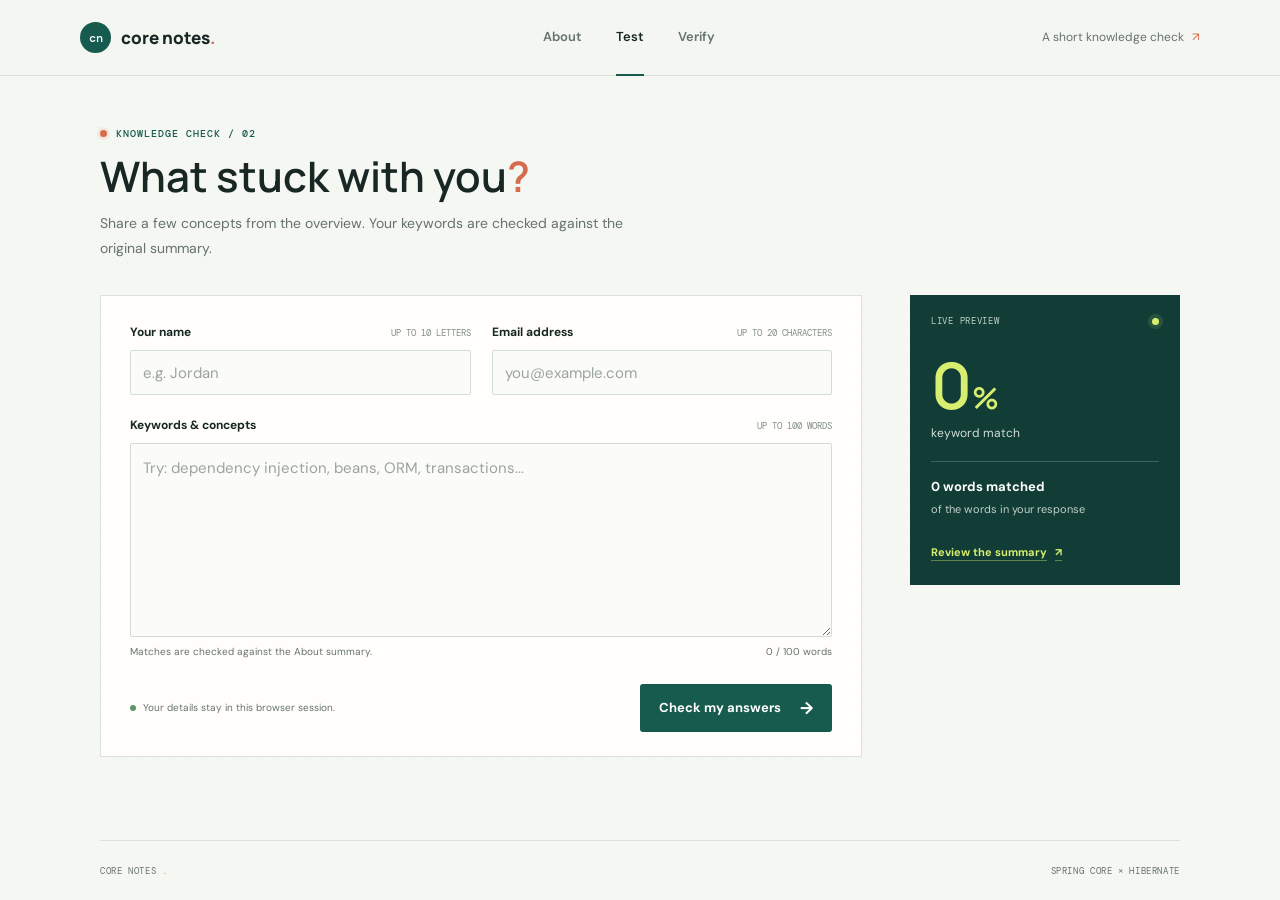
==== test.html @ c2a87e61 "add rest of project features on file" ====
<!doctype html>
<html lang="en">
<head>
  <meta charset="utf-8">
  <meta name="viewport" content="width=device-width, initial-scale=1">
  <meta name="theme-color" content="#f5f7f2">
  <title>Test | Core Notes</title>
  <link rel="stylesheet" href="styles.css">
  <script src="app.js" defer></script>
</head>
<body data-page="test">
  <!-- Shared navigation keeps all three steps available from every page. -->
  <header class="site-header">
    <a class="brand" href="index.html" aria-label="Core Notes home">
      <span class="brand-mark" aria-hidden="true">cn</span>
      <span>core notes<span class="brand-period">.</span></span>
    </a>
    <nav class="site-nav" aria-label="Main navigation">
      <a href="index.html">About</a>
      <a href="test.html" aria-current="page">Test</a>
      <a href="verify.html">Verify</a>
    </nav>
    <span class="header-note">A short knowledge check <span aria-hidden="true">↗</span></span>
  </header>

  <main class="page-shell form-page">
    <div class="page-heading">
      <p class="eyebrow"><span class="status-dot"></span> KNOWLEDGE CHECK / 02</p>
      <h1 id="page-title">What stuck with you<span class="heading-period">?</span></h1>
      <p class="intro-deck">Share a few concepts from the overview. Your keywords are checked against the original summary.</p>
    </div>

    <div class="form-layout">
      <!-- Client-side validation provides immediate feedback before navigation. -->
      <form id="knowledge-form" class="knowledge-form" novalidate>
        <div class="field-row">
          <label class="field">
            <span class="field-heading">Your name <span class="field-limit">UP TO 10 LETTERS</span></span>
            <input id="name" name="name" type="text" autocomplete="name" placeholder="e.g. Jordan" maxlength="10" pattern="\p{L}+" required aria-describedby="name-error">
            <span class="field-error" id="name-error" aria-live="polite"></span>
          </label>
          <label class="field">
            <span class="field-heading">Email address <span class="field-limit">UP TO 20 CHARACTERS</span></span>
            <input id="email" name="email" type="email" autocomplete="email" placeholder="you@example.com" maxlength="20" required aria-describedby="email-error">
            <span class="field-error" id="email-error" aria-live="polite"></span>
          </label>
        </div>

        <label class="field keywords-field" for="keywords">
          <span class="field-heading">Keywords &amp; concepts <span class="field-limit">UP TO 100 WORDS</span></span>
          <textarea id="keywords" name="keywords" rows="7" placeholder="Try: dependency injection, beans, ORM, transactions..." required aria-describedby="keywords-hint keywords-error"></textarea>
          <span class="field-meta"><span id="keywords-hint">Matches are checked against the About summary.</span><span id="word-count">0 / 100 words</span></span>
          <span class="field-error" id="keywords-error" aria-live="polite"></span>
        </label>

        <div class="form-bottom">
          <span class="privacy-note"><span class="privacy-dot" aria-hidden="true"></span> Your details stay in this browser session.</span>
          <button class="button button-primary" type="submit">Check my answers <span aria-hidden="true">→</span></button>
        </div>
        <p class="form-status" id="form-status" role="status" aria-live="polite"></p>
      </form>

      <aside class="score-preview" aria-label="Live keyword match preview">
        <div class="preview-top"><span>LIVE PREVIEW</span><span class="preview-pulse" aria-hidden="true"></span></div>
        <div class="preview-score" id="preview-percent">0<span>%</span></div>
        <p class="preview-caption">keyword match</p>
        <div class="preview-rule"></div>
        <p class="preview-detail"><strong id="preview-count">0 words matched</strong><span>of the words in your response</span></p>
        <a href="index.html" class="text-link">Review the summary <span aria-hidden="true">↗</span></a>
      </aside>
    </div>
  </main>

  <footer class="site-footer page-shell"><span>CORE NOTES <span class="brand-period">.</span></span><span>SPRING CORE × HIBERNATE</span></footer>
</body>
</html>
---- styles.css ----
@import url('https://fonts.googleapis.com/css2?family=DM+Mono:wght@400;500&family=DM+Sans:wght@400;500;600;700&family=Manrope:wght@400;500;600;700;800&display=swap');

:root {
  color-scheme: light;
  --paper: #f5f7f2;
  --ink: #182723;
  --muted: #66736d;
  --green: #175b4f;
  --green-dark: #113d36;
  --lime: #d8ee71;
  --coral: #d56c4c;
  --line: #dce2da;
  --mono: 'DM Mono', 'Courier New', monospace;
  --sans: 'DM Sans', 'Segoe UI', sans-serif;
  --display: 'Manrope', 'Segoe UI', sans-serif;
}

/* Shared document, navigation, and page-width primitives. */
* { box-sizing: border-box; }

html { background: var(--paper); scroll-behavior: smooth; }

body {
  min-height: 100vh;
  margin: 0;
  color: var(--ink);
  background-color: var(--paper);
  background-image: radial-gradient(#174f4310 0.7px, transparent 0.7px);
  background-size: 15px 15px;
  font-family: var(--sans);
  font-size: 15px;
  line-height: 1.6;
  -webkit-font-smoothing: antialiased;
}

a { color: inherit; }

button, input, textarea { font: inherit; }

button:focus-visible, a:focus-visible, input:focus-visible, textarea:focus-visible {
  outline: 3px solid #d56c4c;
  outline-offset: 3px;
}

.site-header {
  height: 76px;
  padding: 0 max(28px, calc((100vw - 1120px) / 2));
  display: flex;
  align-items: center;
  justify-content: space-between;
  border-bottom: 1px solid var(--line);
  background: #f5f7f2ed;
}

.brand { display: inline-flex; align-items: center; gap: 10px; white-space: nowrap; text-decoration: none; font-family: var(--display); font-size: 17px; font-weight: 800; }
.brand-mark { width: 31px; height: 31px; display: grid; place-items: center; border-radius: 50%; background: var(--green); color: white; font: 500 12px var(--mono); }
.brand-period, .heading-period { color: var(--coral); }
.site-nav { display: flex; align-items: center; gap: 34px; height: 100%; }
.site-nav a { position: relative; display: grid; height: 100%; align-items: center; color: var(--muted); text-decoration: none; font-size: 13px; font-weight: 600; transition: color 160ms ease; }
.site-nav a:hover, .site-nav a[aria-current="page"] { color: var(--ink); }
.site-nav a[aria-current="page"]::after { position: absolute; right: 0; bottom: -1px; left: 0; height: 2px; background: var(--green); content: ''; }
.header-note { color: var(--muted); font-size: 12px; }
.header-note span { padding-left: 5px; color: var(--coral); }
.page-shell { width: min(100% - 56px, 1080px); margin-inline: auto; }

/* About page: overview, concept diagram, and summary. */
.about-intro { min-height: 472px; display: grid; grid-template-columns: 1.05fr 0.95fr; align-items: center; gap: 60px; padding-top: 49px; padding-bottom: 53px; }
.eyebrow { display: flex; align-items: center; gap: 9px; margin: 0 0 20px; color: var(--green); font: 500 10px var(--mono); letter-spacing: 0.1em; }
.status-dot { width: 7px; height: 7px; border-radius: 50%; background: var(--coral); box-shadow: 0 0 0 3px #d56c4c1c; }
h1, h2, h3, p { margin-top: 0; }
.intro-copy h1, .page-heading h1 { margin: 0; font-family: var(--display); font-size: clamp(40px, 5vw, 57px); font-weight: 600; letter-spacing: 0; line-height: 1.12; }
.intro-copy h1 span { color: var(--green); }
.intro-deck { max-width: 450px; margin: 20px 0 27px; color: var(--muted); font-size: 16px; line-height: 1.75; }
.button { min-height: 48px; display: inline-flex; align-items: center; justify-content: center; gap: 19px; padding: 0 19px; border: 0; border-radius: 3px; text-decoration: none; font-size: 13px; font-weight: 700; cursor: pointer; transition: background 160ms ease, transform 160ms ease; }
.button:hover { transform: translateY(-2px); }
.button-primary { background: var(--green); color: white; }
.button-primary:hover { background: var(--green-dark); }
.button-primary span, .button-dark span { font-size: 17px; }
.button-dark { background: var(--ink); color: white; }
.button-dark:hover { background: var(--green); }

.intro-art { position: relative; min-height: 324px; overflow: hidden; padding: 21px 25px; border: 1px solid #cfdad1; background-color: #e9efdf; background-image: linear-gradient(#1a55440b 1px, transparent 1px), linear-gradient(90deg, #1a55440b 1px, transparent 1px); background-size: 24px 24px; animation: arrive 550ms ease both; }
.diagram-topline, .diagram-caption { display: flex; align-items: center; justify-content: space-between; color: #68776e; font: 10px var(--mono); }
.diagram-node { position: absolute; z-index: 1; width: 190px; min-height: 92px; display: flex; flex-direction: column; justify-content: center; padding: 14px 16px 13px 47px; border: 1px solid #cad5cc; background: #f8faf5; box-shadow: 4px 5px 0 #234a3b13; }
.node-spring { top: 81px; left: 39px; }
.node-hibernate { right: 33px; bottom: 62px; border-color: #c8a58f; background: #fff8f1; }
.node-index { position: absolute; top: 17px; left: 15px; color: var(--coral); font: 10px var(--mono); }
.diagram-node strong { font-family: var(--display); font-size: 16px; }
.diagram-node small { color: var(--muted); font-size: 11px; }
.diagram-connector { position: absolute; top: 145px; left: 48%; width: 33%; height: 75px; display: flex; align-items: center; justify-content: center; border-top: 1px dashed #708078; border-right: 1px dashed #708078; transform: skewY(-12deg); }
.diagram-connector span { width: 5px; height: 5px; margin: 0 16px; border-radius: 50%; background: var(--green); }
.diagram-connector span:nth-child(2) { background: var(--coral); }
.diagram-caption { position: absolute; right: 25px; bottom: 20px; left: 25px; font-size: 9px; }
.caption-line { flex: 1; height: 1px; margin: 0 11px; background: #bdcabe; }
.art-index { position: absolute; right: 24px; top: 47px; color: #87958b; font: 10px var(--mono); }

.summary-section { padding: 57px 0 62px; border-top: 1px solid var(--line); border-bottom: 1px solid var(--line); background: #fffefa; }
.summary-layout { display: grid; grid-template-columns: 0.75fr 1.25fr; gap: 85px; }
.section-label { align-self: start; }
.section-number { color: var(--coral); font: 11px var(--mono); }
.section-label h2 { margin: 14px 0 13px; font-family: var(--display); font-size: 23px; font-weight: 700; }
.label-rule { width: 42px; height: 2px; display: block; background: var(--green); }
.section-label p { margin: 14px 0 0; color: var(--muted); font-size: 13px; }
.summary-copy { max-width: 650px; color: #48564f; font-size: 14px; line-height: 1.85; }
.summary-copy p { margin-bottom: 15px; }
.summary-copy p:last-child { margin-bottom: 0; }
.summary-copy strong { color: var(--ink); font-weight: 700; }
.next-step { min-height: 166px; display: flex; align-items: center; justify-content: space-between; gap: 24px; }
.next-step .eyebrow { margin-bottom: 7px; font-size: 9px; }
.next-step h2 { margin: 0; font-family: var(--display); font-size: 21px; font-weight: 600; }
.site-footer { min-height: 60px; display: flex; align-items: center; justify-content: space-between; border-top: 1px solid var(--line); color: var(--muted); font: 9px var(--mono); letter-spacing: 0.07em; }

/* Test page: validated form and live score preview. */
.form-page { min-height: calc(100vh - 136px); padding-top: 51px; padding-bottom: 52px; }
.page-heading { margin-bottom: 35px; animation: arrive 440ms ease both; }
.page-heading .eyebrow { margin-bottom: 13px; }
.page-heading h1 { font-size: 42px; }
.page-heading .intro-deck { max-width: 570px; margin: 11px 0 0; font-size: 14px; }
.form-layout { display: grid; grid-template-columns: minmax(0, 1fr) 270px; align-items: start; gap: 48px; }
.knowledge-form { padding: 27px 29px 24px; border: 1px solid var(--line); background: #fffefa; }
.field-row { display: grid; grid-template-columns: 1fr 1fr; gap: 21px; }
.field { min-width: 0; display: flex; flex-direction: column; margin-bottom: 21px; }
.field-heading { display: flex; align-items: baseline; justify-content: space-between; gap: 8px; margin-bottom: 8px; color: var(--ink); font-size: 12px; font-weight: 700; }
.field-limit { color: #829087; font: 9px var(--mono); font-weight: 400; text-align: right; }
.field input, .field textarea { width: 100%; border: 1px solid #d4ddd4; border-radius: 2px; background: #fbfcf8; color: var(--ink); transition: border-color 150ms ease, background 150ms ease; }
.field input { height: 45px; padding: 0 12px; }
.field textarea { min-height: 143px; padding: 12px; resize: vertical; line-height: 1.6; }
.field input::placeholder, .field textarea::placeholder { color: #9aa49c; }
.field input:focus, .field textarea:focus { border-color: var(--green); background: white; outline: none; }
.field [aria-invalid="true"] { border-color: #bd5137; }
.field-error { min-height: 0; color: #a4402c; font-size: 11px; }
.field-error:not(:empty) { padding-top: 5px; }
.field-meta { display: flex; justify-content: space-between; gap: 10px; padding-top: 7px; color: var(--muted); font-size: 10px; }
#word-count.over-limit { color: #a4402c; font-weight: 700; }
.form-bottom { display: flex; align-items: center; justify-content: space-between; gap: 18px; padding-top: 3px; }
.privacy-note { display: inline-flex; align-items: center; gap: 7px; color: var(--muted); font-size: 10px; }
.privacy-dot { width: 6px; height: 6px; border-radius: 50%; background: #5f9670; }
.form-bottom .button { flex-shrink: 0; }
.form-status { min-height: 0; margin: 0; color: #a4402c; font-size: 11px; }
.form-status:not(:empty) { margin-top: 12px; }
.score-preview { position: sticky; top: 20px; padding: 20px 21px 22px; background: var(--green-dark); color: white; }
.preview-top { display: flex; align-items: center; justify-content: space-between; color: #bdd0c6; font: 9px var(--mono); letter-spacing: 0.08em; }
.preview-pulse { width: 7px; height: 7px; border-radius: 50%; background: var(--lime); box-shadow: 0 0 0 4px #d8ee7120; }
.preview-score { margin-top: 26px; color: var(--lime); font-family: var(--display); font-size: 64px; font-weight: 600; line-height: 1; }
.preview-score span { font-size: 30px; }
.preview-caption { margin: 7px 0 18px; color: #d1ddd7; font-size: 12px; }
.preview-rule { height: 1px; background: #ffffff30; }
.preview-detail { display: flex; flex-direction: column; gap: 3px; margin: 15px 0 20px; color: #c2d0c9; font-size: 11px; }
.preview-detail strong { color: white; font-size: 13px; }
.text-link { display: inline-flex; align-items: center; gap: 8px; color: var(--green); font-size: 11px; font-weight: 700; text-decoration-color: #175b4f65; text-underline-offset: 4px; }
.score-preview .text-link { color: var(--lime); text-decoration-color: #d8ee7165; }

/* Verify page: submitted identity, match score, and cross-page navigation. */
.verify-page { min-height: calc(100vh - 136px); padding-top: 47px; padding-bottom: 49px; }
.verify-heading { margin-bottom: 27px; }
.results-layout { display: grid; grid-template-columns: minmax(0, 1fr) 300px; border: 1px solid var(--line); background: #fffefa; animation: arrive 500ms ease both; }
.result-main { padding: 32px 38px 29px; }
.result-kicker, .panel-label { display: flex; align-items: center; gap: 8px; color: var(--green); font: 10px var(--mono); letter-spacing: 0.07em; }
.result-check { width: 18px; height: 18px; display: grid; place-items: center; border-radius: 50%; background: #dfeac7; color: var(--green); font: 11px var(--sans); }
.result-main h2 { margin: 17px 0 25px; font-family: var(--display); font-size: 31px; font-weight: 600; line-height: 1.27; }
.result-main h2 span { color: var(--green); }
.result-scoreline { display: flex; align-items: center; gap: 17px; }
.result-percentage { color: var(--green); font-family: var(--display); font-size: 49px; font-weight: 600; line-height: 1; }
.result-fraction { display: flex; flex-direction: column; gap: 2px; color: var(--muted); font-size: 11px; }
.result-fraction strong { color: var(--ink); font-size: 12px; }
.progress-track { height: 5px; overflow: hidden; margin-top: 20px; background: #e4e9e1; }
.progress-track span { width: 0; height: 100%; display: block; background: var(--coral); transition: width 400ms ease; }
.match-note { margin: 11px 0 0; color: var(--muted); font-size: 10px; }
.respondent-panel { padding: 32px 26px; border-left: 1px solid var(--line); background: #f8faf5; }
.panel-label { color: #87938b; font-size: 9px; }
.respondent-panel h3 { margin: 11px 0 20px; font-family: var(--display); font-size: 17px; }
.detail-list { margin: 0 0 21px; }
.detail-list div { display: flex; flex-direction: column; gap: 1px; padding: 9px 0; border-bottom: 1px solid var(--line); }
.detail-list dt { color: var(--muted); font-size: 10px; }
.detail-list dd { overflow-wrap: anywhere; margin: 0; color: var(--ink); font-size: 12px; font-weight: 600; }
.result-nav { display: grid; grid-template-columns: repeat(3, 1fr); margin-top: 21px; border-top: 1px solid var(--line); border-bottom: 1px solid var(--line); }
.result-nav-link { min-width: 0; display: flex; align-items: center; gap: 12px; padding: 15px 16px; text-decoration: none; transition: background 150ms ease; }
.result-nav-link + .result-nav-link { border-left: 1px solid var(--line); }
.result-nav-link:hover, .result-nav-link[aria-current="page"] { background: #eaf0e5; }
.nav-step { color: var(--coral); font: 10px var(--mono); }
.result-nav-link > span:nth-child(2) { flex: 1; display: flex; flex-direction: column; }
.result-nav-link strong { font-family: var(--display); font-size: 12px; }
.result-nav-link small { color: var(--muted); font-size: 10px; }
.result-nav-link > span:last-child { color: var(--green); font-size: 14px; }
.empty-result { margin-top: 20px; color: var(--muted); font-size: 13px; }
.empty-result a { color: var(--green); font-weight: 700; }

@keyframes arrive { from { opacity: 0; transform: translateY(8px); } to { opacity: 1; transform: translateY(0); } }

/* Tablet and phone layouts. */
@media (max-width: 760px) {
  .site-header { height: 66px; padding-inline: 22px; }
  .header-note { display: none; }
  .site-nav { gap: 22px; }
  .page-shell { width: min(100% - 40px, 600px); }
  .about-intro { grid-template-columns: 1fr; gap: 30px; padding-top: 48px; padding-bottom: 40px; }
  .intro-copy h1 { font-size: 46px; }
  .intro-art { min-height: 285px; }
  .summary-section { padding: 40px 0; }
  .summary-layout { grid-template-columns: 1fr; gap: 25px; }
  .section-label p { margin-top: 10px; }
  .next-step { min-height: 150px; }
  .form-layout { grid-template-columns: 1fr; gap: 20px; }
  .score-preview { position: static; display: grid; grid-template-columns: 1fr auto; align-items: center; column-gap: 12px; }
  .preview-top { grid-column: 1 / -1; }
  .preview-score { grid-row: span 2; grid-column: 2; margin: 8px 0; font-size: 48px; }
  .preview-caption { margin: 0; }
  .preview-rule, .preview-detail { display: none; }
  .score-preview .text-link { grid-column: 1; margin-top: 13px; }
  .results-layout { grid-template-columns: 1fr; }
  .respondent-panel { border-top: 1px solid var(--line); border-left: 0; }
  .detail-list { display: grid; grid-template-columns: repeat(3, minmax(0, 1fr)); gap: 12px; }
}

@media (max-width: 480px) {
  .site-header { padding-inline: 16px; }
  .brand { gap: 7px; font-size: 15px; }
  .brand-mark { width: 28px; height: 28px; }
  .site-nav { gap: 10px; }
  .site-nav a { font-size: 12px; }
  .page-shell { width: calc(100% - 32px); }
  .about-intro { gap: 25px; padding-top: 39px; }
  .intro-copy h1 { font-size: 39px; }
  .intro-deck { font-size: 14px; }
  .intro-art { min-height: 258px; padding-inline: 15px; }
  .node-spring { left: 20px; }
  .node-hibernate { right: 17px; bottom: 50px; }
  .diagram-node { width: 173px; }
  .diagram-caption { right: 15px; left: 15px; }
  .next-step { align-items: flex-start; flex-direction: column; justify-content: center; gap: 14px; padding-block: 26px; }
  .next-step h2 { font-size: 18px; }
  .site-footer { min-height: 54px; font-size: 8px; }
  .form-page, .verify-page { padding-top: 35px; }
  .page-heading h1 { font-size: 34px; }
  .page-heading .intro-deck { font-size: 13px; }
  .knowledge-form { padding: 21px 17px 18px; }
  .field-row { grid-template-columns: 1fr; gap: 0; }
  .field-row .field { margin-bottom: 17px; }
  .field-heading { align-items: flex-start; flex-wrap: wrap; }
  .field-limit { white-space: nowrap; }
  .form-bottom { align-items: flex-start; flex-direction: column; }
  .form-bottom .button { width: 100%; }
  .field-meta { font-size: 9px; }
  .result-main { padding: 26px 21px 23px; }
  .result-main h2 { font-size: 26px; }
  .respondent-panel { padding: 25px 21px; }
  .detail-list { grid-template-columns: 1fr; gap: 0; }
  .result-nav-link { gap: 7px; padding: 12px 7px; }
  .result-nav-link small { font-size: 9px; }
  .nav-step { font-size: 9px; }
}

@media (max-width: 360px) {
  .site-header { padding-inline: 12px; }
  .brand > span:last-child { display: none; }
  .site-nav { gap: 12px; }
}

@media (prefers-reduced-motion: reduce) {
  *, *::before, *::after { scroll-behavior: auto !important; animation-duration: 0.01ms !important; animation-iteration-count: 1 !important; transition-duration: 0.01ms !important; }
}
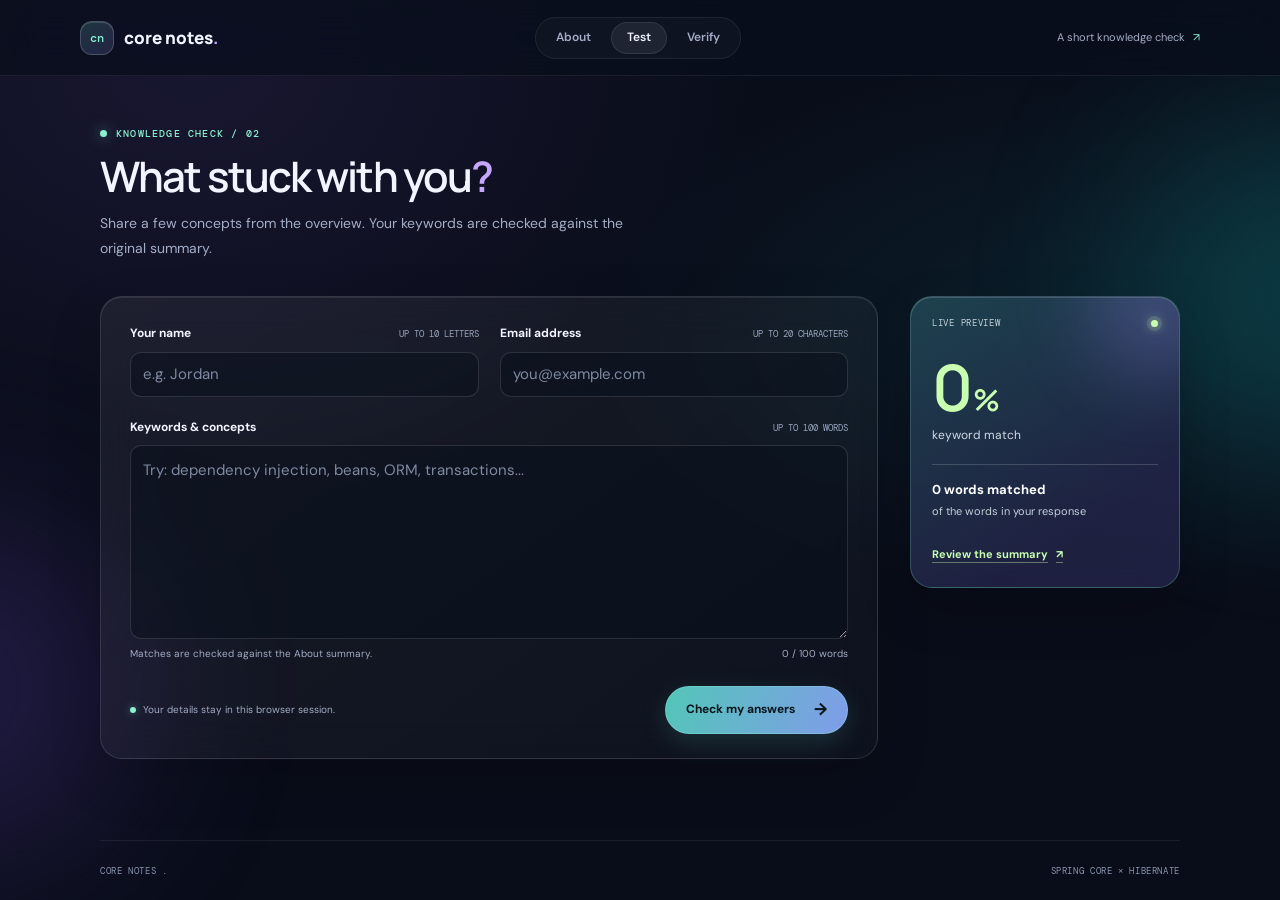
==== commit a5494ae1: "upadate a project" ====
--- a/test.html
+++ b/test.html
@@ -3,7 +3,7 @@
 <head>
   <meta charset="utf-8">
   <meta name="viewport" content="width=device-width, initial-scale=1">
-  <meta name="theme-color" content="#f5f7f2">
+  <meta name="theme-color" content="#090d19">
   <title>Test | Core Notes</title>
   <link rel="stylesheet" href="styles.css">
   <script src="app.js" defer></script>
--- a/styles.css
+++ b/styles.css
@@ -1,114 +1,155 @@
 @import url('https://fonts.googleapis.com/css2?family=DM+Mono:wght@400;500&family=DM+Sans:wght@400;500;600;700&family=Manrope:wght@400;500;600;700;800&display=swap');
 
 :root {
-  color-scheme: light;
-  --paper: #f5f7f2;
-  --ink: #182723;
-  --muted: #66736d;
-  --green: #175b4f;
-  --green-dark: #113d36;
-  --lime: #d8ee71;
-  --coral: #d56c4c;
-  --line: #dce2da;
+  color-scheme: dark;
+  --paper: #090d19;
+  --ink: #f2f5ff;
+  --muted: #a3adc6;
+  --green: #8bf0d0;
+  --green-dark: #0c2029;
+  --lime: #c9ffb1;
+  --coral: #c5a7ff;
+  --line: #ffffff20;
+  --glass: #ffffff0b;
+  --glass-strong: #ffffff12;
   --mono: 'DM Mono', 'Courier New', monospace;
   --sans: 'DM Sans', 'Segoe UI', sans-serif;
   --display: 'Manrope', 'Segoe UI', sans-serif;
 }
 
-/* Shared document, navigation, and page-width primitives. */
 * { box-sizing: border-box; }
 
 html { background: var(--paper); scroll-behavior: smooth; }
 
 body {
+  position: relative;
+  isolation: isolate;
   min-height: 100vh;
   margin: 0;
+  overflow-x: hidden;
   color: var(--ink);
-  background-color: var(--paper);
-  background-image: radial-gradient(#174f4310 0.7px, transparent 0.7px);
-  background-size: 15px 15px;
+  background:
+    radial-gradient(ellipse at 15% 7%, #6246a52b, transparent 36rem),
+    radial-gradient(ellipse at 88% 36%, #136d7730, transparent 34rem),
+    var(--paper);
   font-family: var(--sans);
   font-size: 15px;
   line-height: 1.6;
   -webkit-font-smoothing: antialiased;
 }
 
+body::before, body::after {
+  position: fixed;
+  z-index: -1;
+  width: 350px;
+  height: 350px;
+  border-radius: 50%;
+  filter: blur(95px);
+  opacity: 0.2;
+  pointer-events: none;
+  content: '';
+}
+
+body::before { top: 12%; right: -210px; background: #16c8c2; }
+body::after { bottom: 4%; left: -220px; background: #8557f2; }
+
 a { color: inherit; }
-
 button, input, textarea { font: inherit; }
 
 button:focus-visible, a:focus-visible, input:focus-visible, textarea:focus-visible {
-  outline: 3px solid #d56c4c;
-  outline-offset: 3px;
+  outline: 2px solid var(--green);
+  outline-offset: 4px;
 }
 
 .site-header {
+  position: sticky;
+  z-index: 5;
+  top: 0;
   height: 76px;
   padding: 0 max(28px, calc((100vw - 1120px) / 2));
   display: flex;
   align-items: center;
   justify-content: space-between;
-  border-bottom: 1px solid var(--line);
-  background: #f5f7f2ed;
+  border-bottom: 1px solid #ffffff12;
+  background: #0a0e1bc9;
+  backdrop-filter: blur(20px) saturate(150%);
+  -webkit-backdrop-filter: blur(20px) saturate(150%);
 }
 
 .brand { display: inline-flex; align-items: center; gap: 10px; white-space: nowrap; text-decoration: none; font-family: var(--display); font-size: 17px; font-weight: 800; }
-.brand-mark { width: 31px; height: 31px; display: grid; place-items: center; border-radius: 50%; background: var(--green); color: white; font: 500 12px var(--mono); }
+.brand-mark { width: 34px; height: 34px; display: grid; place-items: center; border: 1px solid #ffffff2e; border-radius: 12px; background: linear-gradient(145deg, #76e6d42e, #a58afb2b); box-shadow: inset 0 1px #ffffff25; color: var(--green); font: 500 12px var(--mono); }
 .brand-period, .heading-period { color: var(--coral); }
-.site-nav { display: flex; align-items: center; gap: 34px; height: 100%; }
-.site-nav a { position: relative; display: grid; height: 100%; align-items: center; color: var(--muted); text-decoration: none; font-size: 13px; font-weight: 600; transition: color 160ms ease; }
-.site-nav a:hover, .site-nav a[aria-current="page"] { color: var(--ink); }
-.site-nav a[aria-current="page"]::after { position: absolute; right: 0; bottom: -1px; left: 0; height: 2px; background: var(--green); content: ''; }
-.header-note { color: var(--muted); font-size: 12px; }
-.header-note span { padding-left: 5px; color: var(--coral); }
+.site-nav { height: 42px; display: flex; align-items: center; gap: 4px; padding: 4px; border: 1px solid #ffffff12; border-radius: 999px; background: #ffffff07; }
+.site-nav a { position: relative; display: grid; height: 32px; align-items: center; padding: 0 16px; border-radius: 999px; color: var(--muted); text-decoration: none; font-size: 12px; font-weight: 600; transition: color 160ms ease, background 160ms ease; }
+.site-nav a:hover, .site-nav a[aria-current="page"] { background: #ffffff12; color: var(--ink); }
+.site-nav a[aria-current="page"] { box-shadow: inset 0 0 0 1px #ffffff16; }
+.header-note { color: var(--muted); font-size: 11px; }
+.header-note span { padding-left: 5px; color: var(--green); }
 .page-shell { width: min(100% - 56px, 1080px); margin-inline: auto; }
 
-/* About page: overview, concept diagram, and summary. */
-.about-intro { min-height: 472px; display: grid; grid-template-columns: 1.05fr 0.95fr; align-items: center; gap: 60px; padding-top: 49px; padding-bottom: 53px; }
-.eyebrow { display: flex; align-items: center; gap: 9px; margin: 0 0 20px; color: var(--green); font: 500 10px var(--mono); letter-spacing: 0.1em; }
-.status-dot { width: 7px; height: 7px; border-radius: 50%; background: var(--coral); box-shadow: 0 0 0 3px #d56c4c1c; }
+/* Overview and concept diagram. */
+.about-intro { min-height: 500px; display: grid; grid-template-columns: 1.05fr 0.95fr; align-items: center; gap: 60px; padding-top: 55px; padding-bottom: 60px; }
+.eyebrow { display: flex; align-items: center; gap: 9px; margin: 0 0 20px; color: var(--green); font: 500 10px var(--mono); letter-spacing: 0.12em; }
+.status-dot { width: 7px; height: 7px; border-radius: 50%; background: var(--green); box-shadow: 0 0 14px #8bf0d0a6; }
 h1, h2, h3, p { margin-top: 0; }
-.intro-copy h1, .page-heading h1 { margin: 0; font-family: var(--display); font-size: clamp(40px, 5vw, 57px); font-weight: 600; letter-spacing: 0; line-height: 1.12; }
+.intro-copy h1, .page-heading h1 { margin: 0; font-family: var(--display); font-size: clamp(40px, 5vw, 57px); font-weight: 600; letter-spacing: -0.045em; line-height: 1.12; }
 .intro-copy h1 span { color: var(--green); }
-.intro-deck { max-width: 450px; margin: 20px 0 27px; color: var(--muted); font-size: 16px; line-height: 1.75; }
-.button { min-height: 48px; display: inline-flex; align-items: center; justify-content: center; gap: 19px; padding: 0 19px; border: 0; border-radius: 3px; text-decoration: none; font-size: 13px; font-weight: 700; cursor: pointer; transition: background 160ms ease, transform 160ms ease; }
+.intro-deck { max-width: 450px; margin: 20px 0 27px; color: var(--muted); font-size: 15px; line-height: 1.8; }
+.button { min-height: 48px; display: inline-flex; align-items: center; justify-content: center; gap: 19px; padding: 0 20px; border: 1px solid #ffffff18; border-radius: 999px; text-decoration: none; font-size: 12px; font-weight: 700; cursor: pointer; transition: background 160ms ease, transform 160ms ease, box-shadow 160ms ease; }
 .button:hover { transform: translateY(-2px); }
-.button-primary { background: var(--green); color: white; }
-.button-primary:hover { background: var(--green-dark); }
+.button-primary { border-color: #a4ffe23d; background: linear-gradient(110deg, #53c6b8, #809ce9); box-shadow: 0 8px 26px #53c6b82b; color: #07151b; }
+.button-primary:hover { background: linear-gradient(110deg, #72e4d3, #a4b4ff); box-shadow: 0 10px 32px #53c6b84d; }
 .button-primary span, .button-dark span { font-size: 17px; }
-.button-dark { background: var(--ink); color: white; }
-.button-dark:hover { background: var(--green); }
-
-.intro-art { position: relative; min-height: 324px; overflow: hidden; padding: 21px 25px; border: 1px solid #cfdad1; background-color: #e9efdf; background-image: linear-gradient(#1a55440b 1px, transparent 1px), linear-gradient(90deg, #1a55440b 1px, transparent 1px); background-size: 24px 24px; animation: arrive 550ms ease both; }
-.diagram-topline, .diagram-caption { display: flex; align-items: center; justify-content: space-between; color: #68776e; font: 10px var(--mono); }
-.diagram-node { position: absolute; z-index: 1; width: 190px; min-height: 92px; display: flex; flex-direction: column; justify-content: center; padding: 14px 16px 13px 47px; border: 1px solid #cad5cc; background: #f8faf5; box-shadow: 4px 5px 0 #234a3b13; }
-.node-spring { top: 81px; left: 39px; }
-.node-hibernate { right: 33px; bottom: 62px; border-color: #c8a58f; background: #fff8f1; }
+.button-dark { border-color: #ffffff24; background: #ffffff12; color: var(--ink); }
+.button-dark:hover { background: #ffffff20; }
+
+.intro-art {
+  position: relative;
+  min-height: 340px;
+  overflow: hidden;
+  padding: 21px 25px;
+  border: 1px solid #ffffff24;
+  border-radius: 24px;
+  background:
+    linear-gradient(#ffffff09 1px, transparent 1px),
+    linear-gradient(90deg, #ffffff09 1px, transparent 1px),
+    linear-gradient(140deg, #ffffff10, #9b8eff0a 54%, #62e8d20b);
+  background-size: 26px 26px, 26px 26px, auto;
+  box-shadow: inset 0 1px #ffffff18, 0 24px 70px #00000024;
+  backdrop-filter: blur(18px);
+  -webkit-backdrop-filter: blur(18px);
+  animation: arrive 550ms ease both;
+}
+.intro-art::before { position: absolute; top: 80px; right: 0; width: 170px; height: 170px; border-radius: 50%; background: #a08afb24; filter: blur(50px); content: ''; }
+.diagram-topline, .diagram-caption { position: relative; z-index: 1; display: flex; align-items: center; justify-content: space-between; color: #a3adc6; font: 9px var(--mono); letter-spacing: 0.06em; }
+.diagram-node { position: absolute; z-index: 1; width: 190px; min-height: 92px; display: flex; flex-direction: column; justify-content: center; padding: 14px 16px 13px 47px; border: 1px solid #ffffff2b; border-radius: 16px; background: #151a2dcc; box-shadow: inset 0 1px #ffffff20, 0 14px 30px #03061155; backdrop-filter: blur(18px); -webkit-backdrop-filter: blur(18px); }
+.node-spring { top: 89px; left: 39px; }
+.node-hibernate { right: 33px; bottom: 62px; border-color: #c5a7ff5c; background: #231b36d9; }
 .node-index { position: absolute; top: 17px; left: 15px; color: var(--coral); font: 10px var(--mono); }
-.diagram-node strong { font-family: var(--display); font-size: 16px; }
-.diagram-node small { color: var(--muted); font-size: 11px; }
-.diagram-connector { position: absolute; top: 145px; left: 48%; width: 33%; height: 75px; display: flex; align-items: center; justify-content: center; border-top: 1px dashed #708078; border-right: 1px dashed #708078; transform: skewY(-12deg); }
-.diagram-connector span { width: 5px; height: 5px; margin: 0 16px; border-radius: 50%; background: var(--green); }
+.diagram-node strong { font-family: var(--display); font-size: 15px; }
+.diagram-node small { color: var(--muted); font-size: 10px; }
+.diagram-connector { position: absolute; top: 151px; left: 48%; width: 33%; height: 75px; display: flex; align-items: center; justify-content: center; border-top: 1px dashed #a3adc678; border-right: 1px dashed #a3adc678; transform: skewY(-12deg); }
+.diagram-connector span { width: 5px; height: 5px; margin: 0 16px; border-radius: 50%; background: var(--green); box-shadow: 0 0 12px #8bf0d0a3; }
 .diagram-connector span:nth-child(2) { background: var(--coral); }
-.diagram-caption { position: absolute; right: 25px; bottom: 20px; left: 25px; font-size: 9px; }
-.caption-line { flex: 1; height: 1px; margin: 0 11px; background: #bdcabe; }
-.art-index { position: absolute; right: 24px; top: 47px; color: #87958b; font: 10px var(--mono); }
-
-.summary-section { padding: 57px 0 62px; border-top: 1px solid var(--line); border-bottom: 1px solid var(--line); background: #fffefa; }
-.summary-layout { display: grid; grid-template-columns: 0.75fr 1.25fr; gap: 85px; }
+.diagram-caption { position: absolute; right: 25px; bottom: 20px; left: 25px; font-size: 8px; }
+.caption-line { flex: 1; height: 1px; margin: 0 11px; background: #ffffff30; }
+.art-index { position: absolute; right: 24px; top: 48px; color: #a3adc6a3; font: 10px var(--mono); }
+
+.summary-section { padding: 30px 0; border-block: 1px solid #ffffff10; background: #ffffff03; }
+.summary-layout { display: grid; grid-template-columns: 0.75fr 1.25fr; gap: 70px; padding: 36px; border: 1px solid #ffffff1d; border-radius: 24px; background: linear-gradient(135deg, #ffffff0e, #ffffff06); box-shadow: inset 0 1px #ffffff12, 0 20px 60px #00000020; backdrop-filter: blur(18px); -webkit-backdrop-filter: blur(18px); }
 .section-label { align-self: start; }
 .section-number { color: var(--coral); font: 11px var(--mono); }
 .section-label h2 { margin: 14px 0 13px; font-family: var(--display); font-size: 23px; font-weight: 700; }
-.label-rule { width: 42px; height: 2px; display: block; background: var(--green); }
-.section-label p { margin: 14px 0 0; color: var(--muted); font-size: 13px; }
-.summary-copy { max-width: 650px; color: #48564f; font-size: 14px; line-height: 1.85; }
+.label-rule { width: 42px; height: 2px; display: block; border-radius: 2px; background: linear-gradient(90deg, var(--green), var(--coral)); }
+.section-label p { margin: 14px 0 0; color: var(--muted); font-size: 12px; }
+.summary-copy { max-width: 650px; color: #b5bfd4; font-size: 13px; line-height: 1.9; }
 .summary-copy p { margin-bottom: 15px; }
 .summary-copy p:last-child { margin-bottom: 0; }
 .summary-copy strong { color: var(--ink); font-weight: 700; }
 .next-step { min-height: 166px; display: flex; align-items: center; justify-content: space-between; gap: 24px; }
 .next-step .eyebrow { margin-bottom: 7px; font-size: 9px; }
 .next-step h2 { margin: 0; font-family: var(--display); font-size: 21px; font-weight: 600; }
-.site-footer { min-height: 60px; display: flex; align-items: center; justify-content: space-between; border-top: 1px solid var(--line); color: var(--muted); font: 9px var(--mono); letter-spacing: 0.07em; }
+.site-footer { min-height: 60px; display: flex; align-items: center; justify-content: space-between; border-top: 1px solid #ffffff12; color: #8994ad; font: 9px var(--mono); letter-spacing: 0.07em; }
 
 /* Test page: validated form and live score preview. */
 .form-page { min-height: calc(100vh - 136px); padding-top: 51px; padding-bottom: 52px; }
@@ -116,67 +157,69 @@
 .page-heading .eyebrow { margin-bottom: 13px; }
 .page-heading h1 { font-size: 42px; }
 .page-heading .intro-deck { max-width: 570px; margin: 11px 0 0; font-size: 14px; }
-.form-layout { display: grid; grid-template-columns: minmax(0, 1fr) 270px; align-items: start; gap: 48px; }
-.knowledge-form { padding: 27px 29px 24px; border: 1px solid var(--line); background: #fffefa; }
+.form-layout { display: grid; grid-template-columns: minmax(0, 1fr) 270px; align-items: start; gap: 32px; }
+.knowledge-form { padding: 27px 29px 24px; border: 1px solid #ffffff20; border-radius: 22px; background: linear-gradient(145deg, #ffffff10, #ffffff06); box-shadow: inset 0 1px #ffffff15, 0 20px 55px #00000024; backdrop-filter: blur(22px); -webkit-backdrop-filter: blur(22px); }
 .field-row { display: grid; grid-template-columns: 1fr 1fr; gap: 21px; }
 .field { min-width: 0; display: flex; flex-direction: column; margin-bottom: 21px; }
 .field-heading { display: flex; align-items: baseline; justify-content: space-between; gap: 8px; margin-bottom: 8px; color: var(--ink); font-size: 12px; font-weight: 700; }
-.field-limit { color: #829087; font: 9px var(--mono); font-weight: 400; text-align: right; }
-.field input, .field textarea { width: 100%; border: 1px solid #d4ddd4; border-radius: 2px; background: #fbfcf8; color: var(--ink); transition: border-color 150ms ease, background 150ms ease; }
+.field-limit { color: #98a5bd; font: 9px var(--mono); font-weight: 400; text-align: right; }
+.field input, .field textarea { width: 100%; border: 1px solid #ffffff20; border-radius: 11px; background: #090e1a70; color: var(--ink); transition: border-color 150ms ease, background 150ms ease, box-shadow 150ms ease; }
 .field input { height: 45px; padding: 0 12px; }
 .field textarea { min-height: 143px; padding: 12px; resize: vertical; line-height: 1.6; }
-.field input::placeholder, .field textarea::placeholder { color: #9aa49c; }
-.field input:focus, .field textarea:focus { border-color: var(--green); background: white; outline: none; }
-.field [aria-invalid="true"] { border-color: #bd5137; }
-.field-error { min-height: 0; color: #a4402c; font-size: 11px; }
+.field input::placeholder, .field textarea::placeholder { color: #7f8aa3; }
+.field input:focus, .field textarea:focus { border-color: #8bf0d080; background: #0c1423cc; outline: none; box-shadow: 0 0 0 3px #8bf0d014; }
+.field [aria-invalid="true"] { border-color: #ff8b9d; }
+.field-error { min-height: 0; color: #ff9cab; font-size: 11px; }
 .field-error:not(:empty) { padding-top: 5px; }
 .field-meta { display: flex; justify-content: space-between; gap: 10px; padding-top: 7px; color: var(--muted); font-size: 10px; }
-#word-count.over-limit { color: #a4402c; font-weight: 700; }
+#word-count.over-limit { color: #ff9cab; font-weight: 700; }
 .form-bottom { display: flex; align-items: center; justify-content: space-between; gap: 18px; padding-top: 3px; }
 .privacy-note { display: inline-flex; align-items: center; gap: 7px; color: var(--muted); font-size: 10px; }
-.privacy-dot { width: 6px; height: 6px; border-radius: 50%; background: #5f9670; }
+.privacy-dot { width: 6px; height: 6px; border-radius: 50%; background: var(--green); box-shadow: 0 0 10px #8bf0d080; }
 .form-bottom .button { flex-shrink: 0; }
-.form-status { min-height: 0; margin: 0; color: #a4402c; font-size: 11px; }
+.form-status { min-height: 0; margin: 0; color: #ff9cab; font-size: 11px; }
 .form-status:not(:empty) { margin-top: 12px; }
-.score-preview { position: sticky; top: 20px; padding: 20px 21px 22px; background: var(--green-dark); color: white; }
-.preview-top { display: flex; align-items: center; justify-content: space-between; color: #bdd0c6; font: 9px var(--mono); letter-spacing: 0.08em; }
-.preview-pulse { width: 7px; height: 7px; border-radius: 50%; background: var(--lime); box-shadow: 0 0 0 4px #d8ee7120; }
+.score-preview { position: sticky; top: 96px; overflow: hidden; padding: 20px 21px 22px; border: 1px solid #97f3db38; border-radius: 22px; background: linear-gradient(150deg, #234d59c9, #222347dd 75%); box-shadow: inset 0 1px #ffffff28, 0 20px 50px #00000035; color: white; backdrop-filter: blur(24px); -webkit-backdrop-filter: blur(24px); }
+.score-preview::before { position: absolute; top: -62px; right: -53px; width: 145px; height: 145px; border-radius: 50%; background: #a08afb3b; filter: blur(35px); content: ''; }
+.preview-top, .preview-score, .preview-caption, .preview-rule, .preview-detail, .score-preview .text-link { position: relative; }
+.preview-top { display: flex; align-items: center; justify-content: space-between; color: #c3d3dc; font: 9px var(--mono); letter-spacing: 0.08em; }
+.preview-pulse { width: 7px; height: 7px; border-radius: 50%; background: var(--lime); box-shadow: 0 0 0 4px #c9ffb11e, 0 0 12px #c9ffb1; }
 .preview-score { margin-top: 26px; color: var(--lime); font-family: var(--display); font-size: 64px; font-weight: 600; line-height: 1; }
 .preview-score span { font-size: 30px; }
-.preview-caption { margin: 7px 0 18px; color: #d1ddd7; font-size: 12px; }
-.preview-rule { height: 1px; background: #ffffff30; }
-.preview-detail { display: flex; flex-direction: column; gap: 3px; margin: 15px 0 20px; color: #c2d0c9; font-size: 11px; }
+.preview-caption { margin: 7px 0 18px; color: #d1d9e6; font-size: 12px; }
+.preview-rule { height: 1px; background: #ffffff2b; }
+.preview-detail { display: flex; flex-direction: column; gap: 3px; margin: 15px 0 20px; color: #c2d0d9; font-size: 11px; }
 .preview-detail strong { color: white; font-size: 13px; }
-.text-link { display: inline-flex; align-items: center; gap: 8px; color: var(--green); font-size: 11px; font-weight: 700; text-decoration-color: #175b4f65; text-underline-offset: 4px; }
-.score-preview .text-link { color: var(--lime); text-decoration-color: #d8ee7165; }
+.text-link { display: inline-flex; align-items: center; gap: 8px; color: var(--green); font-size: 11px; font-weight: 700; text-decoration-color: #8bf0d065; text-underline-offset: 4px; }
+.score-preview .text-link { color: var(--lime); text-decoration-color: #c9ffb165; }
 
 /* Verify page: submitted identity, match score, and cross-page navigation. */
 .verify-page { min-height: calc(100vh - 136px); padding-top: 47px; padding-bottom: 49px; }
 .verify-heading { margin-bottom: 27px; }
-.results-layout { display: grid; grid-template-columns: minmax(0, 1fr) 300px; border: 1px solid var(--line); background: #fffefa; animation: arrive 500ms ease both; }
+.results-layout { display: grid; grid-template-columns: minmax(0, 1fr) 300px; overflow: hidden; border: 1px solid #ffffff20; border-radius: 22px; background: linear-gradient(145deg, #ffffff10, #ffffff06); box-shadow: inset 0 1px #ffffff14, 0 20px 55px #00000024; animation: arrive 500ms ease both; backdrop-filter: blur(22px); -webkit-backdrop-filter: blur(22px); }
 .result-main { padding: 32px 38px 29px; }
 .result-kicker, .panel-label { display: flex; align-items: center; gap: 8px; color: var(--green); font: 10px var(--mono); letter-spacing: 0.07em; }
-.result-check { width: 18px; height: 18px; display: grid; place-items: center; border-radius: 50%; background: #dfeac7; color: var(--green); font: 11px var(--sans); }
+.result-check { width: 20px; height: 20px; display: grid; place-items: center; border: 1px solid #8bf0d047; border-radius: 50%; background: #8bf0d014; color: var(--green); font: 11px var(--sans); }
 .result-main h2 { margin: 17px 0 25px; font-family: var(--display); font-size: 31px; font-weight: 600; line-height: 1.27; }
 .result-main h2 span { color: var(--green); }
 .result-scoreline { display: flex; align-items: center; gap: 17px; }
 .result-percentage { color: var(--green); font-family: var(--display); font-size: 49px; font-weight: 600; line-height: 1; }
 .result-fraction { display: flex; flex-direction: column; gap: 2px; color: var(--muted); font-size: 11px; }
 .result-fraction strong { color: var(--ink); font-size: 12px; }
-.progress-track { height: 5px; overflow: hidden; margin-top: 20px; background: #e4e9e1; }
-.progress-track span { width: 0; height: 100%; display: block; background: var(--coral); transition: width 400ms ease; }
+.progress-track { height: 6px; overflow: hidden; margin-top: 20px; border-radius: 99px; background: #ffffff16; }
+.progress-track span { width: 0; height: 100%; display: block; border-radius: inherit; background: linear-gradient(90deg, #58d4bd, #b4a3ff); transition: width 400ms ease; }
 .match-note { margin: 11px 0 0; color: var(--muted); font-size: 10px; }
-.respondent-panel { padding: 32px 26px; border-left: 1px solid var(--line); background: #f8faf5; }
-.panel-label { color: #87938b; font-size: 9px; }
+.respondent-panel { padding: 32px 26px; border-left: 1px solid #ffffff18; background: #ffffff07; }
+.panel-label { color: #98a5bd; font-size: 9px; }
 .respondent-panel h3 { margin: 11px 0 20px; font-family: var(--display); font-size: 17px; }
 .detail-list { margin: 0 0 21px; }
-.detail-list div { display: flex; flex-direction: column; gap: 1px; padding: 9px 0; border-bottom: 1px solid var(--line); }
+.detail-list div { display: flex; flex-direction: column; gap: 1px; padding: 9px 0; border-bottom: 1px solid #ffffff16; }
 .detail-list dt { color: var(--muted); font-size: 10px; }
 .detail-list dd { overflow-wrap: anywhere; margin: 0; color: var(--ink); font-size: 12px; font-weight: 600; }
-.result-nav { display: grid; grid-template-columns: repeat(3, 1fr); margin-top: 21px; border-top: 1px solid var(--line); border-bottom: 1px solid var(--line); }
+.result-nav { display: grid; grid-template-columns: repeat(3, 1fr); overflow: hidden; margin-top: 21px; border: 1px solid #ffffff19; border-radius: 16px; background: #ffffff06; }
 .result-nav-link { min-width: 0; display: flex; align-items: center; gap: 12px; padding: 15px 16px; text-decoration: none; transition: background 150ms ease; }
-.result-nav-link + .result-nav-link { border-left: 1px solid var(--line); }
-.result-nav-link:hover, .result-nav-link[aria-current="page"] { background: #eaf0e5; }
+.result-nav-link + .result-nav-link { border-left: 1px solid #ffffff16; }
+.result-nav-link:hover, .result-nav-link[aria-current="page"] { background: #ffffff0e; }
 .nav-step { color: var(--coral); font: 10px var(--mono); }
 .result-nav-link > span:nth-child(2) { flex: 1; display: flex; flex-direction: column; }
 .result-nav-link strong { font-family: var(--display); font-size: 12px; }
@@ -187,53 +230,54 @@
 
 @keyframes arrive { from { opacity: 0; transform: translateY(8px); } to { opacity: 1; transform: translateY(0); } }
 
-/* Tablet and phone layouts. */
 @media (max-width: 760px) {
   .site-header { height: 66px; padding-inline: 22px; }
   .header-note { display: none; }
-  .site-nav { gap: 22px; }
+  .site-nav { gap: 2px; }
+  .site-nav a { padding-inline: 13px; }
   .page-shell { width: min(100% - 40px, 600px); }
   .about-intro { grid-template-columns: 1fr; gap: 30px; padding-top: 48px; padding-bottom: 40px; }
   .intro-copy h1 { font-size: 46px; }
   .intro-art { min-height: 285px; }
-  .summary-section { padding: 40px 0; }
-  .summary-layout { grid-template-columns: 1fr; gap: 25px; }
+  .summary-section { padding: 24px 0; }
+  .summary-layout { grid-template-columns: 1fr; gap: 25px; padding: 27px; }
   .section-label p { margin-top: 10px; }
   .next-step { min-height: 150px; }
   .form-layout { grid-template-columns: 1fr; gap: 20px; }
-  .score-preview { position: static; display: grid; grid-template-columns: 1fr auto; align-items: center; column-gap: 12px; }
+  .score-preview { position: static; display: grid; grid-template-columns: 1fr auto; align-items: center; }
   .preview-top { grid-column: 1 / -1; }
   .preview-score { grid-row: span 2; grid-column: 2; margin: 8px 0; font-size: 48px; }
   .preview-caption { margin: 0; }
   .preview-rule, .preview-detail { display: none; }
   .score-preview .text-link { grid-column: 1; margin-top: 13px; }
   .results-layout { grid-template-columns: 1fr; }
-  .respondent-panel { border-top: 1px solid var(--line); border-left: 0; }
+  .respondent-panel { border-top: 1px solid #ffffff18; border-left: 0; }
   .detail-list { display: grid; grid-template-columns: repeat(3, minmax(0, 1fr)); gap: 12px; }
 }
 
 @media (max-width: 480px) {
   .site-header { padding-inline: 16px; }
   .brand { gap: 7px; font-size: 15px; }
-  .brand-mark { width: 28px; height: 28px; }
-  .site-nav { gap: 10px; }
-  .site-nav a { font-size: 12px; }
+  .brand-mark { width: 30px; height: 30px; }
+  .site-nav { height: 38px; }
+  .site-nav a { height: 30px; padding-inline: 10px; font-size: 11px; }
   .page-shell { width: calc(100% - 32px); }
   .about-intro { gap: 25px; padding-top: 39px; }
   .intro-copy h1 { font-size: 39px; }
   .intro-deck { font-size: 14px; }
-  .intro-art { min-height: 258px; padding-inline: 15px; }
+  .intro-art { min-height: 258px; padding-inline: 15px; border-radius: 19px; }
   .node-spring { left: 20px; }
   .node-hibernate { right: 17px; bottom: 50px; }
   .diagram-node { width: 173px; }
   .diagram-caption { right: 15px; left: 15px; }
+  .summary-layout { gap: 21px; padding: 22px; border-radius: 19px; }
   .next-step { align-items: flex-start; flex-direction: column; justify-content: center; gap: 14px; padding-block: 26px; }
   .next-step h2 { font-size: 18px; }
   .site-footer { min-height: 54px; font-size: 8px; }
   .form-page, .verify-page { padding-top: 35px; }
   .page-heading h1 { font-size: 34px; }
   .page-heading .intro-deck { font-size: 13px; }
-  .knowledge-form { padding: 21px 17px 18px; }
+  .knowledge-form { padding: 21px 17px 18px; border-radius: 19px; }
   .field-row { grid-template-columns: 1fr; gap: 0; }
   .field-row .field { margin-bottom: 17px; }
   .field-heading { align-items: flex-start; flex-wrap: wrap; }
@@ -253,9 +297,9 @@
 @media (max-width: 360px) {
   .site-header { padding-inline: 12px; }
   .brand > span:last-child { display: none; }
-  .site-nav { gap: 12px; }
+  .site-nav { gap: 2px; }
 }
 
 @media (prefers-reduced-motion: reduce) {
   *, *::before, *::after { scroll-behavior: auto !important; animation-duration: 0.01ms !important; animation-iteration-count: 1 !important; transition-duration: 0.01ms !important; }
-}+}
